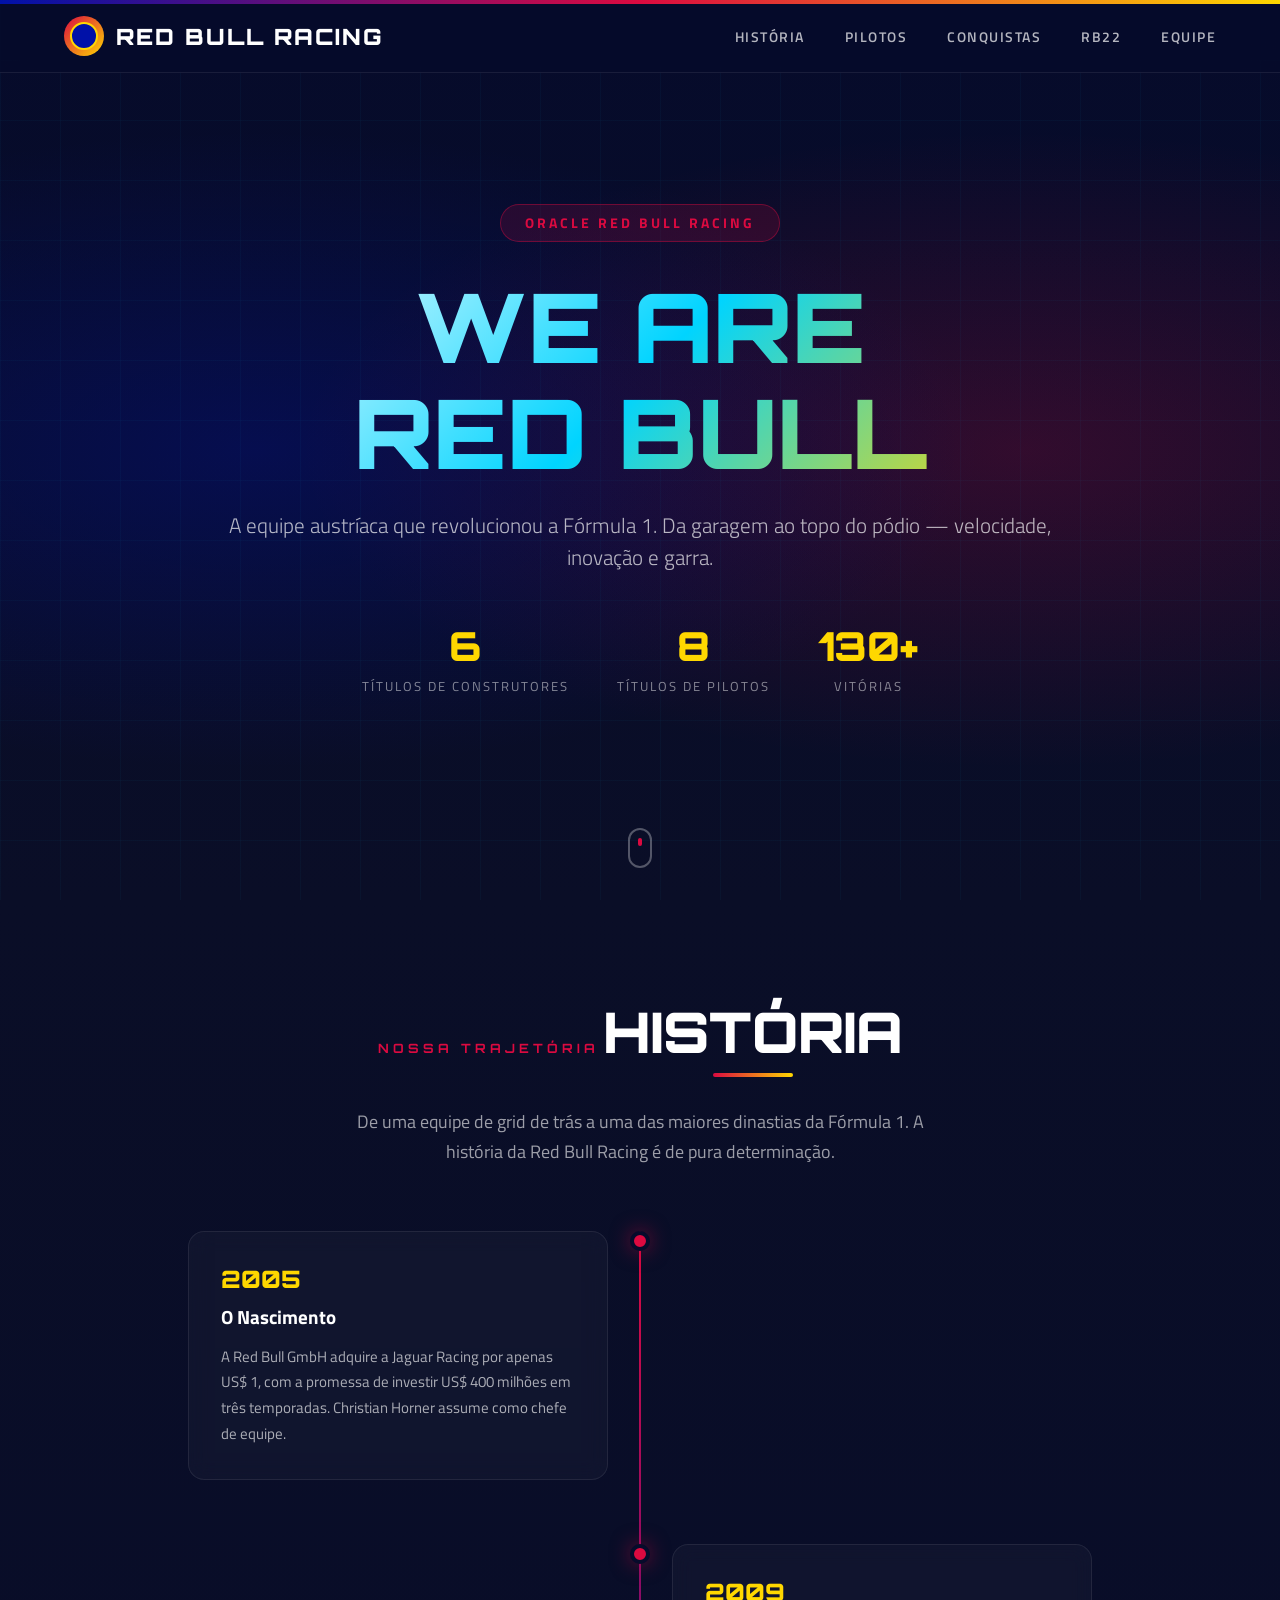
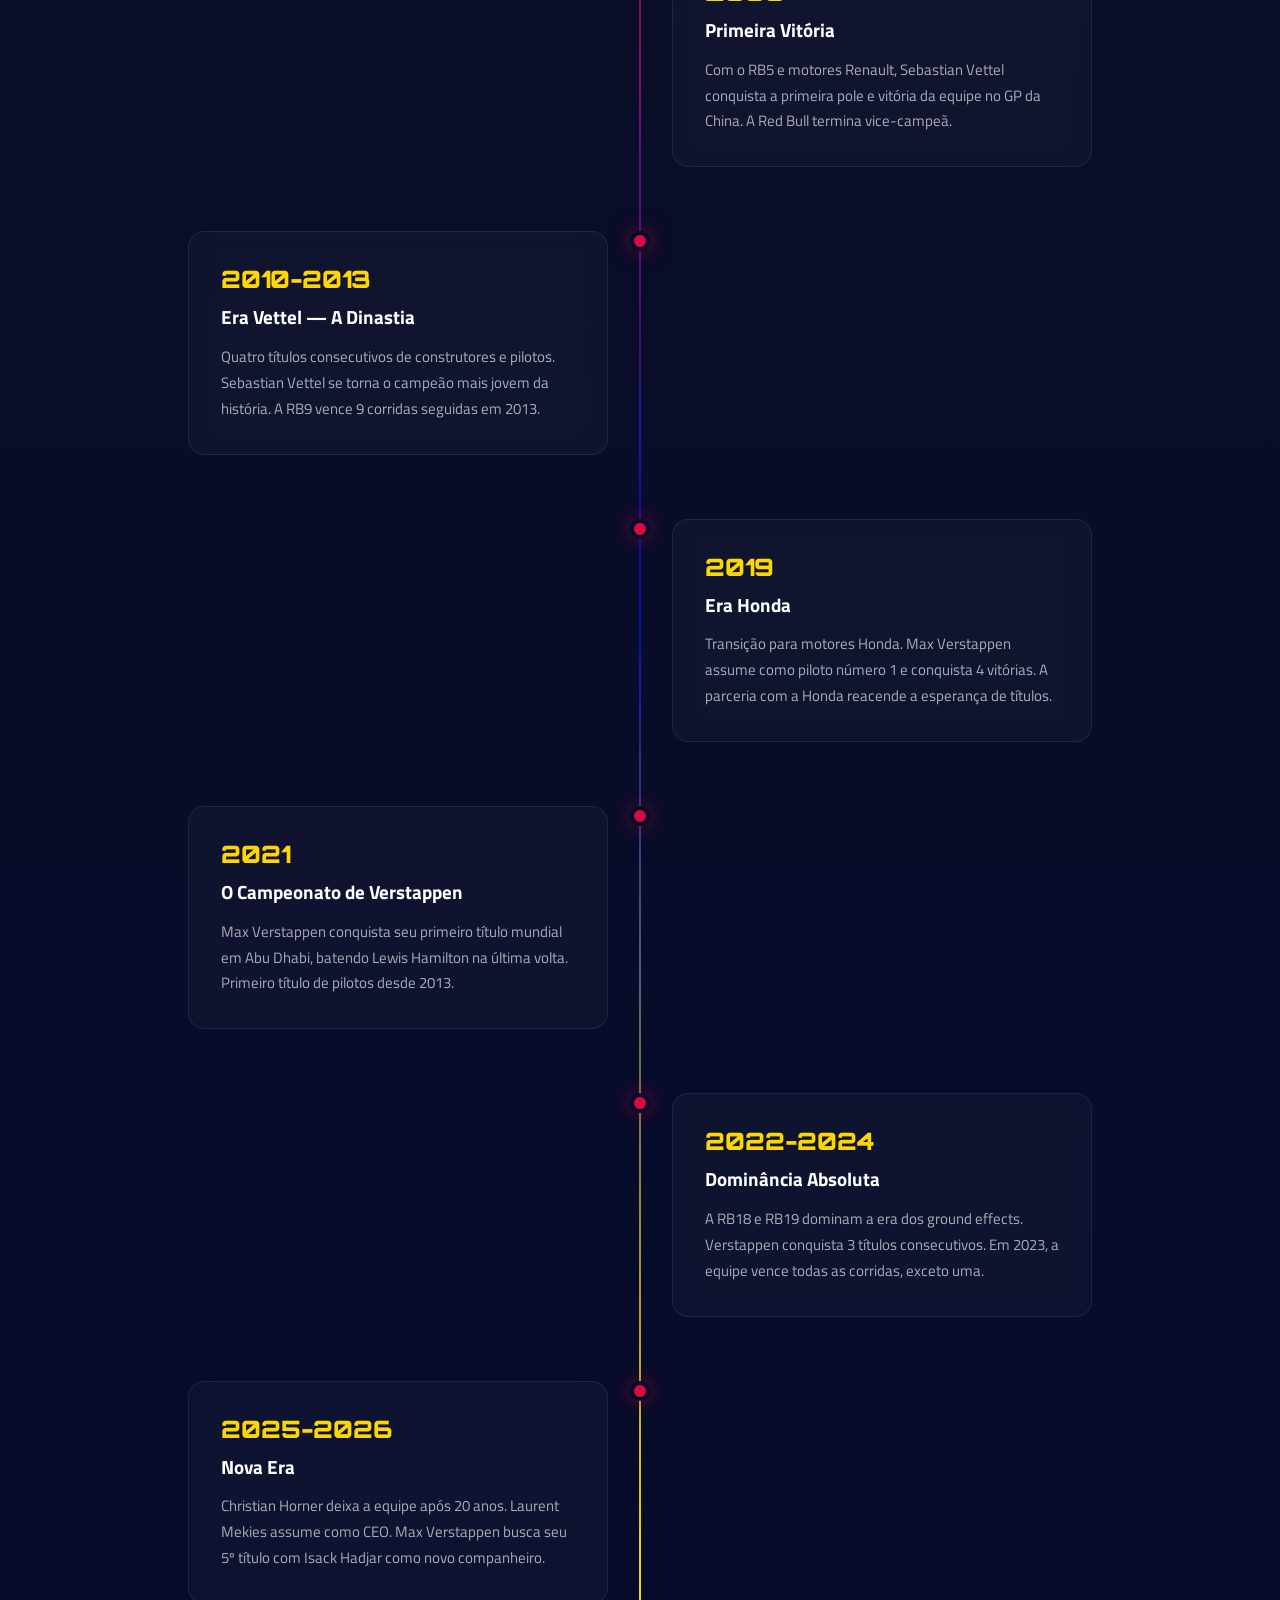
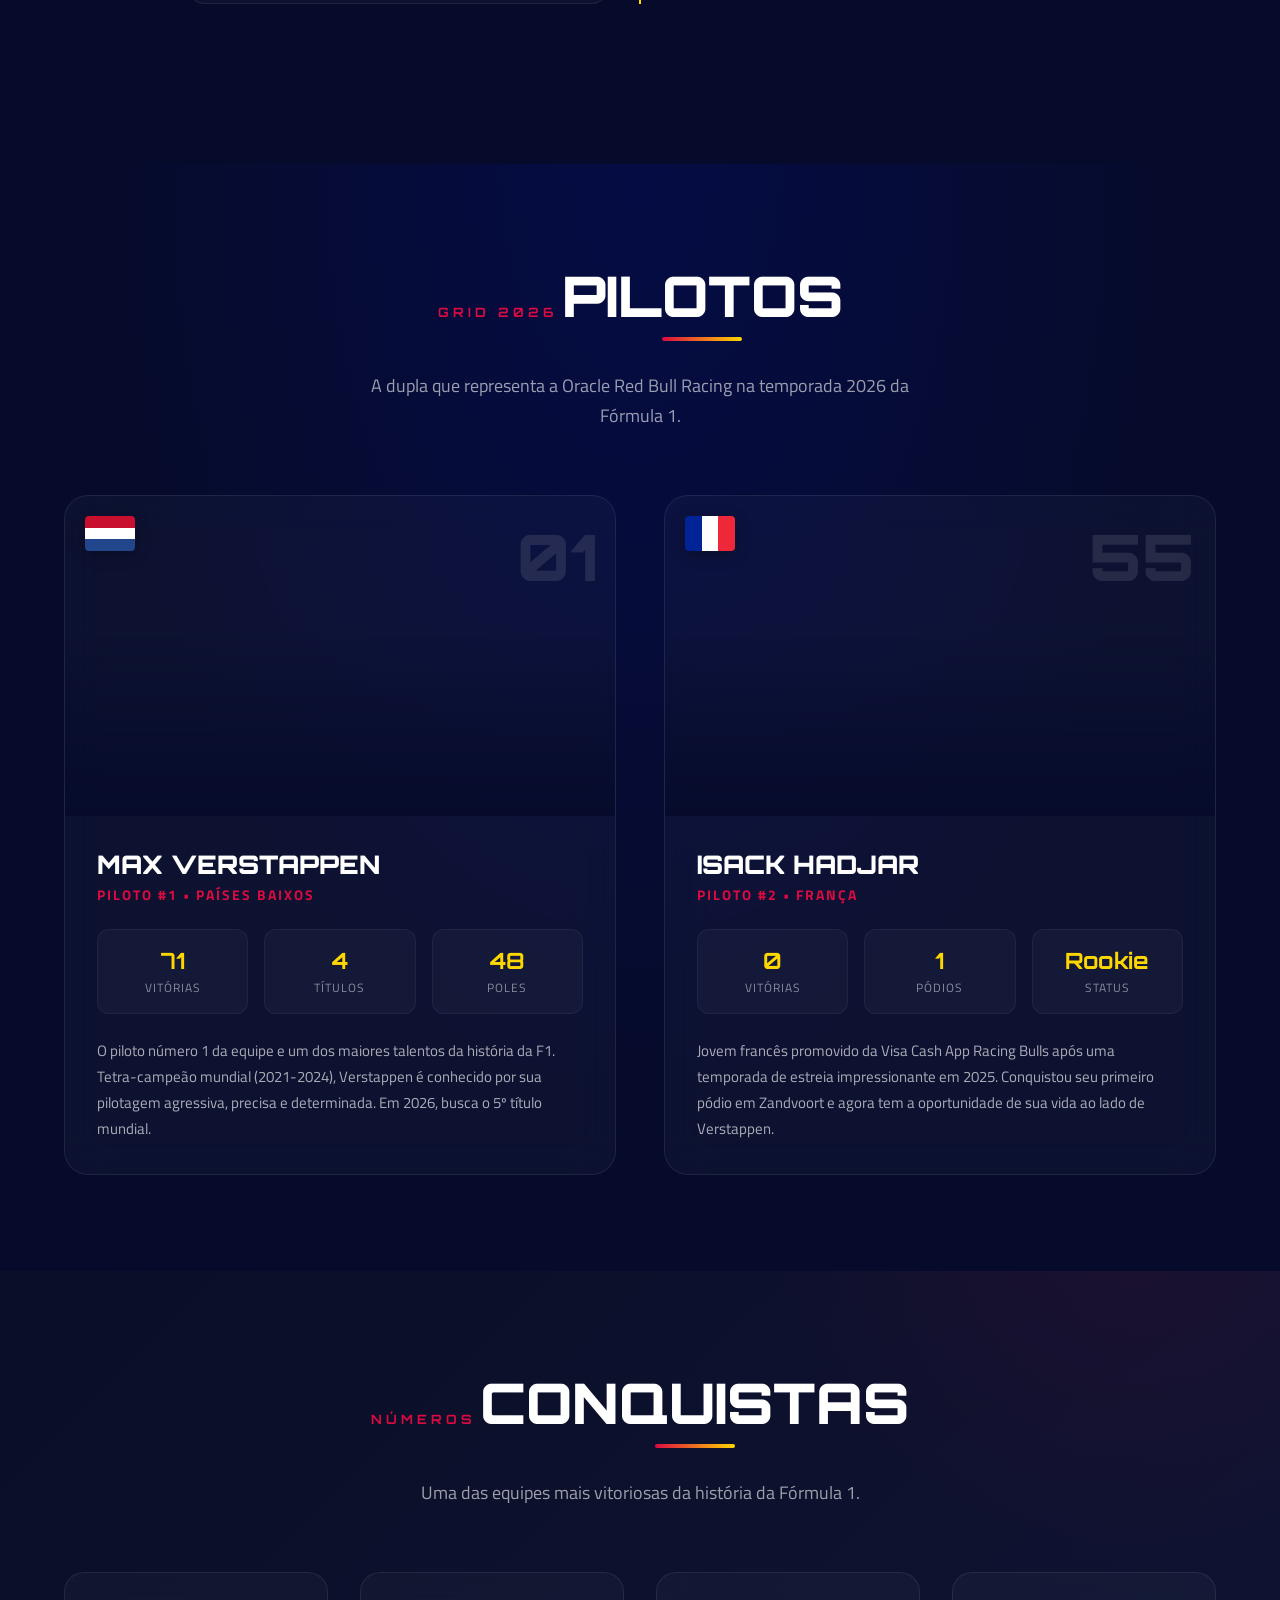
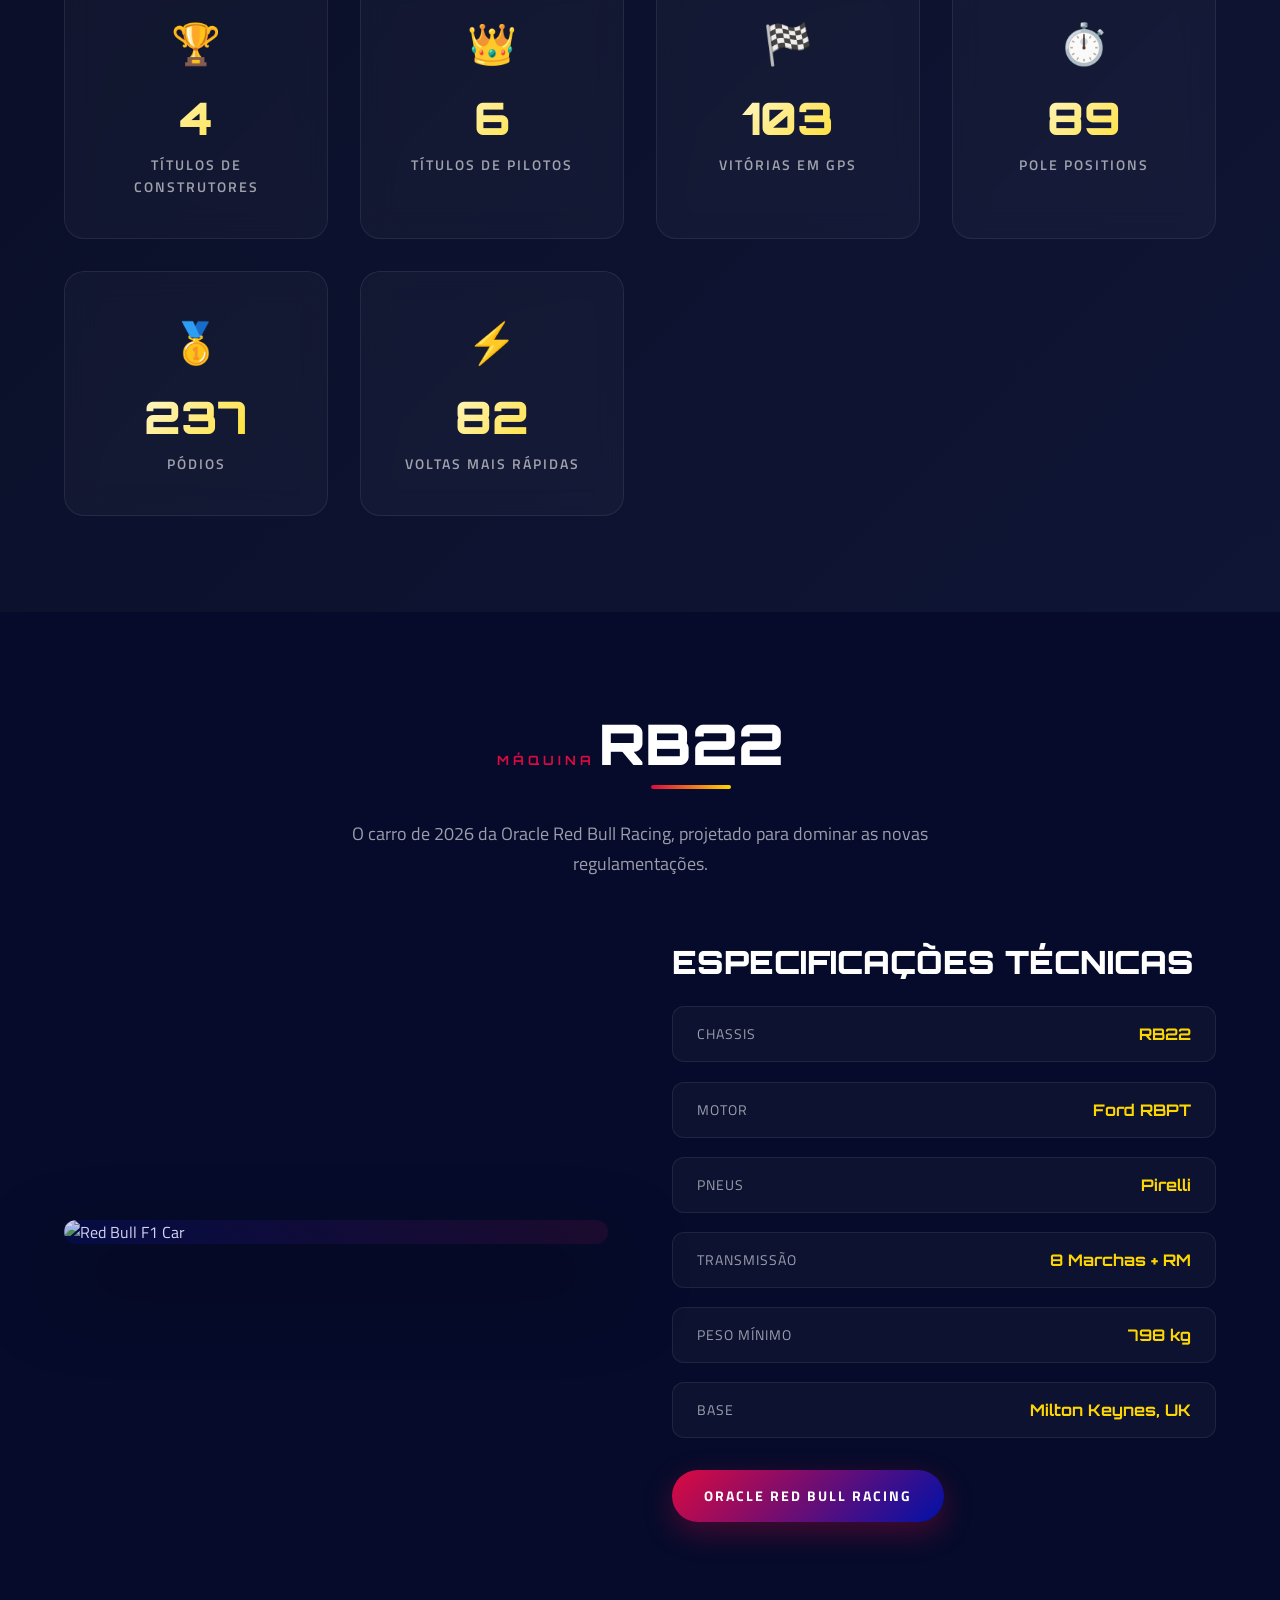
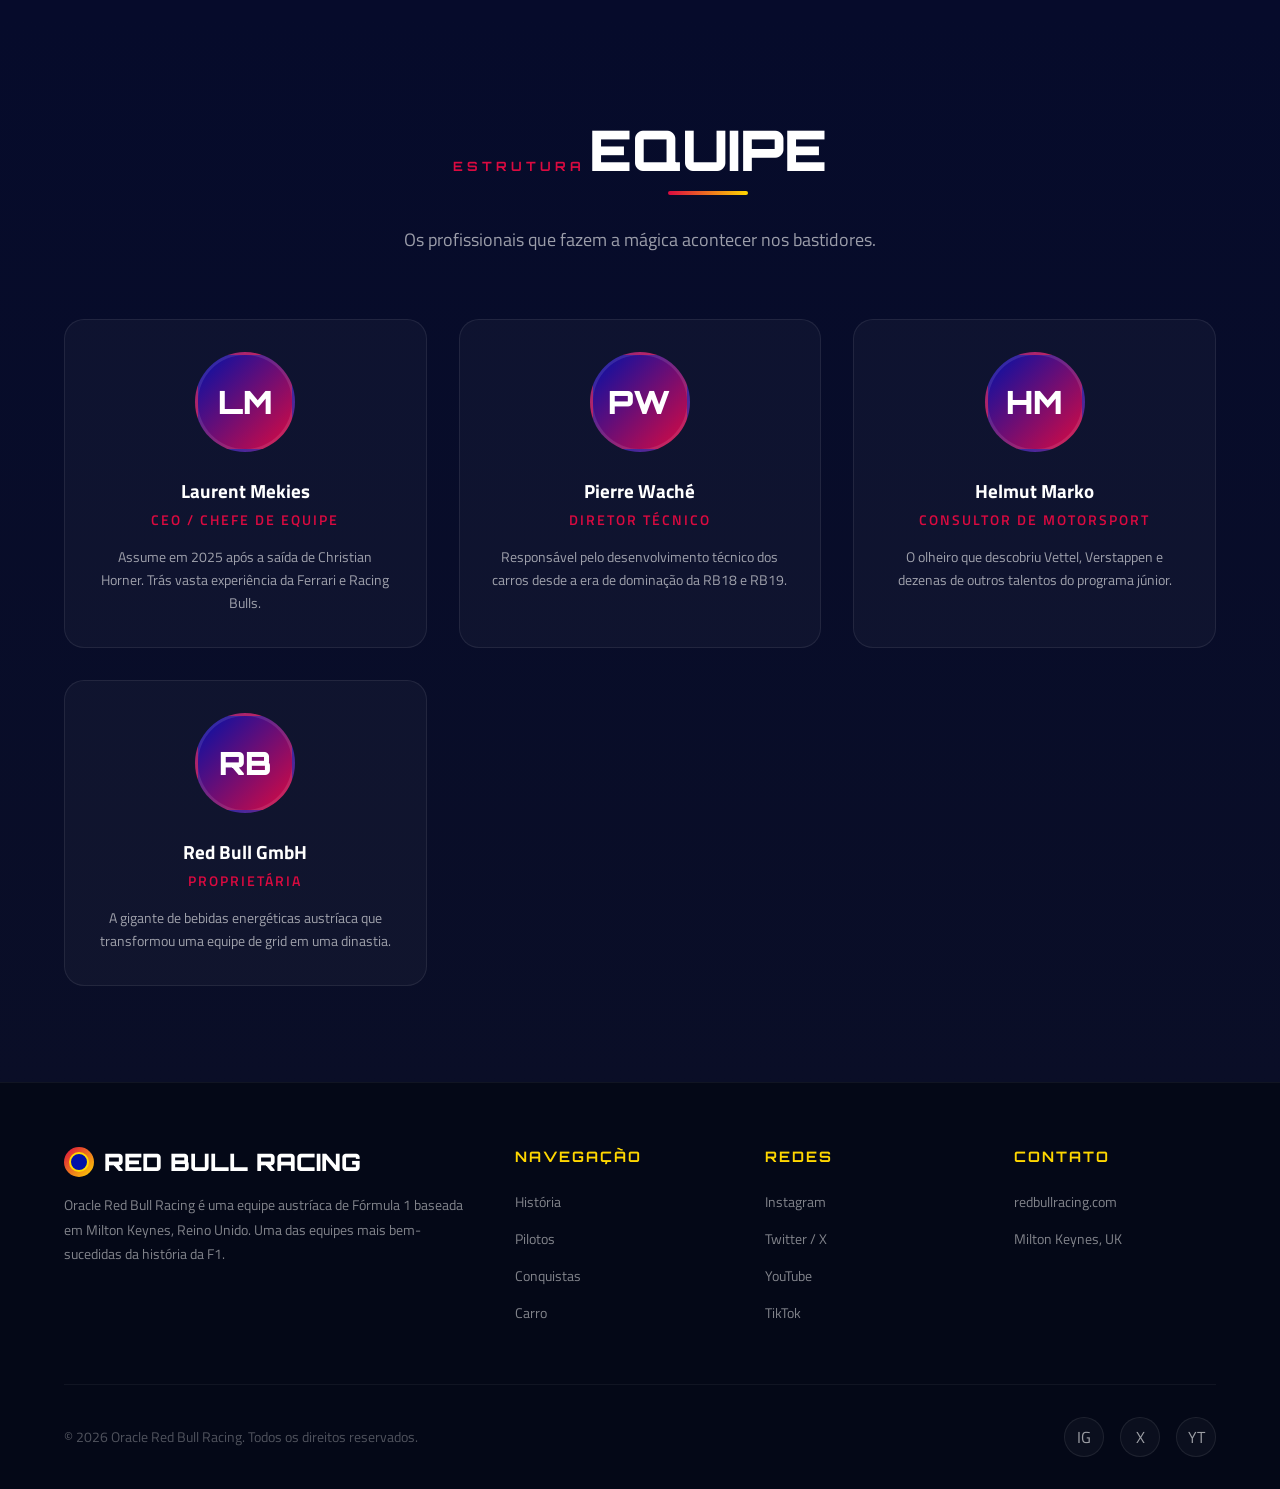
==== redbull.html @ dc861298 "adicionando a pagina html" ====
<!DOCTYPE html>
<html lang="pt-BR">
<head>
    <meta charset="UTF-8">
    <meta name="viewport" content="width=device-width, initial-scale=1.0">
    <title>Oracle Red Bull Racing | F1 Team</title>
    <link rel="preconnect" href="https://fonts.googleapis.com">
    <link rel="preconnect" href="https://fonts.gstatic.com" crossorigin>
    <link href="https://fonts.googleapis.com/css2?family=Titillium+Web:wght@300;400;600;700;900&family=Orbitron:wght@400;700;900&display=swap" rel="stylesheet">
    <style>
        :root {
            --rb-blue: #0011A8;
            --rb-dark: #0a0e27;
            --rb-red: #DB0A40;
            --rb-yellow: #FFD700;
            --rb-navy: #060b2b;
            --rb-cyan: #00d4ff;
            --glass: rgba(255, 255, 255, 0.03);
            --glass-border: rgba(255, 255, 255, 0.08);
        }

        * {
            margin: 0;
            padding: 0;
            box-sizing: border-box;
        }

        html {
            scroll-behavior: smooth;
        }

        body {
            font-family: 'Titillium Web', sans-serif;
            background: var(--rb-navy);
            color: #fff;
            overflow-x: hidden;
        }

        /* Custom Scrollbar */
        ::-webkit-scrollbar {
            width: 8px;
        }
        ::-webkit-scrollbar-track {
            background: var(--rb-dark);
        }
        ::-webkit-scrollbar-thumb {
            background: var(--rb-red);
            border-radius: 4px;
        }

        /* Navigation */
        nav {
            position: fixed;
            top: 0;
            width: 100%;
            z-index: 1000;
            padding: 1rem 5%;
            background: rgba(6, 11, 43, 0.85);
            backdrop-filter: blur(20px);
            border-bottom: 1px solid var(--glass-border);
            transition: all 0.3s ease;
        }

        nav.scrolled {
            padding: 0.6rem 5%;
            background: rgba(6, 11, 43, 0.95);
        }

        .nav-container {
            max-width: 1400px;
            margin: 0 auto;
            display: flex;
            justify-content: space-between;
            align-items: center;
        }

        .logo {
            display: flex;
            align-items: center;
            gap: 12px;
            font-family: 'Orbitron', sans-serif;
            font-weight: 900;
            font-size: 1.4rem;
            letter-spacing: 2px;
            color: #fff;
            text-decoration: none;
        }

        .logo-icon {
            width: 40px;
            height: 40px;
            background: linear-gradient(135deg, var(--rb-red), var(--rb-yellow));
            border-radius: 50%;
            display: flex;
            align-items: center;
            justify-content: center;
            position: relative;
            overflow: hidden;
        }

        .logo-icon::before {
            content: '';
            position: absolute;
            width: 60%;
            height: 60%;
            background: var(--rb-blue);
            border-radius: 50%;
            border: 2px solid var(--rb-yellow);
        }

        .nav-links {
            display: flex;
            gap: 2.5rem;
            list-style: none;
        }

        .nav-links a {
            color: rgba(255,255,255,0.7);
            text-decoration: none;
            font-weight: 600;
            font-size: 0.9rem;
            text-transform: uppercase;
            letter-spacing: 1.5px;
            position: relative;
            transition: color 0.3s;
        }

        .nav-links a::after {
            content: '';
            position: absolute;
            bottom: -6px;
            left: 0;
            width: 0;
            height: 2px;
            background: linear-gradient(90deg, var(--rb-red), var(--rb-yellow));
            transition: width 0.3s;
        }

        .nav-links a:hover {
            color: #fff;
        }

        .nav-links a:hover::after {
            width: 100%;
        }

        /* Hero Section */
        .hero {
            height: 100vh;
            position: relative;
            display: flex;
            align-items: center;
            justify-content: center;
            overflow: hidden;
        }

        .hero-bg {
            position: absolute;
            inset: 0;
            background: 
                radial-gradient(ellipse at 20% 50%, rgba(0, 17, 168, 0.3) 0%, transparent 50%),
                radial-gradient(ellipse at 80% 50%, rgba(219, 10, 64, 0.2) 0%, transparent 50%),
                linear-gradient(180deg, var(--rb-navy) 0%, var(--rb-dark) 100%);
            z-index: 1;
        }

        .hero-grid {
            position: absolute;
            inset: 0;
            background-image: 
                linear-gradient(rgba(0, 212, 255, 0.03) 1px, transparent 1px),
                linear-gradient(90deg, rgba(0, 212, 255, 0.03) 1px, transparent 1px);
            background-size: 60px 60px;
            z-index: 2;
            animation: gridMove 20s linear infinite;
        }

        @keyframes gridMove {
            0% { transform: translate(0, 0); }
            100% { transform: translate(60px, 60px); }
        }

        .hero-particles {
            position: absolute;
            inset: 0;
            z-index: 2;
            overflow: hidden;
        }

        .particle {
            position: absolute;
            width: 4px;
            height: 4px;
            background: var(--rb-cyan);
            border-radius: 50%;
            opacity: 0;
            animation: particleFloat 8s infinite;
        }

        @keyframes particleFloat {
            0% { opacity: 0; transform: translateY(100vh) scale(0); }
            10% { opacity: 1; }
            90% { opacity: 1; }
            100% { opacity: 0; transform: translateY(-10vh) scale(1.5); }
        }

        .hero-content {
            position: relative;
            z-index: 10;
            text-align: center;
            max-width: 900px;
            padding: 0 2rem;
        }

        .hero-badge {
            display: inline-block;
            padding: 0.5rem 1.5rem;
            background: rgba(219, 10, 64, 0.15);
            border: 1px solid rgba(219, 10, 64, 0.4);
            border-radius: 50px;
            font-size: 0.85rem;
            font-weight: 700;
            text-transform: uppercase;
            letter-spacing: 3px;
            color: var(--rb-red);
            margin-bottom: 2rem;
            animation: fadeInUp 1s ease;
        }

        .hero h1 {
            font-family: 'Orbitron', sans-serif;
            font-size: clamp(2.5rem, 8vw, 6rem);
            font-weight: 900;
            line-height: 1.1;
            margin-bottom: 1.5rem;
            background: linear-gradient(135deg, #fff 0%, var(--rb-cyan) 50%, var(--rb-yellow) 100%);
            -webkit-background-clip: text;
            -webkit-text-fill-color: transparent;
            background-clip: text;
            animation: fadeInUp 1s ease 0.2s both;
        }

        .hero-subtitle {
            font-size: 1.3rem;
            color: rgba(255,255,255,0.7);
            margin-bottom: 3rem;
            font-weight: 300;
            animation: fadeInUp 1s ease 0.4s both;
        }

        .hero-stats {
            display: flex;
            justify-content: center;
            gap: 3rem;
            margin-top: 3rem;
            animation: fadeInUp 1s ease 0.6s both;
        }

        .hero-stat {
            text-align: center;
        }

        .hero-stat-number {
            font-family: 'Orbitron', sans-serif;
            font-size: 2.5rem;
            font-weight: 900;
            color: var(--rb-yellow);
            display: block;
        }

        .hero-stat-label {
            font-size: 0.8rem;
            text-transform: uppercase;
            letter-spacing: 2px;
            color: rgba(255,255,255,0.5);
            margin-top: 0.3rem;
        }

        .scroll-indicator {
            position: absolute;
            bottom: 2rem;
            left: 50%;
            transform: translateX(-50%);
            z-index: 10;
            animation: bounce 2s infinite;
        }

        .scroll-indicator span {
            display: block;
            width: 24px;
            height: 40px;
            border: 2px solid rgba(255,255,255,0.3);
            border-radius: 12px;
            position: relative;
        }

        .scroll-indicator span::before {
            content: '';
            position: absolute;
            top: 8px;
            left: 50%;
            transform: translateX(-50%);
            width: 4px;
            height: 8px;
            background: var(--rb-red);
            border-radius: 2px;
            animation: scrollDown 2s infinite;
        }

        @keyframes scrollDown {
            0%, 100% { opacity: 1; top: 8px; }
            50% { opacity: 0.3; top: 20px; }
        }

        @keyframes bounce {
            0%, 100% { transform: translateX(-50%) translateY(0); }
            50% { transform: translateX(-50%) translateY(10px); }
        }

        @keyframes fadeInUp {
            from { opacity: 0; transform: translateY(40px); }
            to { opacity: 1; transform: translateY(0); }
        }

        /* Section Styles */
        section {
            padding: 6rem 5%;
            position: relative;
        }

        .section-container {
            max-width: 1400px;
            margin: 0 auto;
        }

        .section-header {
            text-align: center;
            margin-bottom: 4rem;
        }

        .section-tag {
            display: inline-block;
            font-family: 'Orbitron', sans-serif;
            font-size: 0.8rem;
            font-weight: 700;
            text-transform: uppercase;
            letter-spacing: 4px;
            color: var(--rb-red);
            margin-bottom: 1rem;
        }

        .section-title {
            font-family: 'Orbitron', sans-serif;
            font-size: clamp(2rem, 5vw, 3.5rem);
            font-weight: 900;
            margin-bottom: 1rem;
            position: relative;
            display: inline-block;
        }

        .section-title::after {
            content: '';
            position: absolute;
            bottom: -10px;
            left: 50%;
            transform: translateX(-50%);
            width: 80px;
            height: 4px;
            background: linear-gradient(90deg, var(--rb-red), var(--rb-yellow));
            border-radius: 2px;
        }

        .section-desc {
            color: rgba(255,255,255,0.6);
            font-size: 1.1rem;
            max-width: 600px;
            margin: 1.5rem auto 0;
            line-height: 1.7;
        }

        /* History Timeline */
        .history {
            background: linear-gradient(180deg, var(--rb-dark) 0%, var(--rb-navy) 100%);
        }

        .timeline {
            position: relative;
            max-width: 1000px;
            margin: 0 auto;
        }

        .timeline::before {
            content: '';
            position: absolute;
            left: 50%;
            transform: translateX(-50%);
            width: 2px;
            height: 100%;
            background: linear-gradient(180deg, var(--rb-red), var(--rb-blue), var(--rb-yellow));
        }

        .timeline-item {
            display: flex;
            justify-content: flex-end;
            padding-right: 50%;
            position: relative;
            margin-bottom: 4rem;
            opacity: 0;
            transform: translateX(-50px);
            transition: all 0.6s ease;
        }

        .timeline-item.visible {
            opacity: 1;
            transform: translateX(0);
        }

        .timeline-item:nth-child(even) {
            justify-content: flex-start;
            padding-right: 0;
            padding-left: 50%;
            transform: translateX(50px);
        }

        .timeline-item:nth-child(even).visible {
            transform: translateX(0);
        }

        .timeline-content {
            background: var(--glass);
            backdrop-filter: blur(10px);
            border: 1px solid var(--glass-border);
            border-radius: 16px;
            padding: 2rem;
            max-width: 420px;
            position: relative;
            margin: 0 2rem;
            transition: transform 0.3s, box-shadow 0.3s;
        }

        .timeline-content:hover {
            transform: translateY(-5px);
            box-shadow: 0 20px 40px rgba(0, 17, 168, 0.2);
            border-color: rgba(219, 10, 64, 0.3);
        }

        .timeline-year {
            font-family: 'Orbitron', sans-serif;
            font-size: 1.5rem;
            font-weight: 900;
            color: var(--rb-yellow);
            margin-bottom: 0.5rem;
        }

        .timeline-title {
            font-size: 1.2rem;
            font-weight: 700;
            margin-bottom: 0.8rem;
            color: #fff;
        }

        .timeline-text {
            color: rgba(255,255,255,0.65);
            line-height: 1.7;
            font-size: 0.95rem;
        }

        .timeline-dot {
            position: absolute;
            left: 50%;
            transform: translateX(-50%);
            width: 20px;
            height: 20px;
            background: var(--rb-red);
            border: 4px solid var(--rb-navy);
            border-radius: 50%;
            z-index: 2;
            box-shadow: 0 0 20px rgba(219, 10, 64, 0.5);
        }

        /* Drivers Section */
        .drivers {
            background: var(--rb-navy);
            position: relative;
        }

        .drivers::before {
            content: '';
            position: absolute;
            inset: 0;
            background: radial-gradient(ellipse at 50% 0%, rgba(0, 17, 168, 0.2) 0%, transparent 60%);
            pointer-events: none;
        }

        .drivers-grid {
            display: grid;
            grid-template-columns: repeat(auto-fit, minmax(400px, 1fr));
            gap: 3rem;
            position: relative;
            z-index: 2;
        }

        .driver-card {
            background: var(--glass);
            backdrop-filter: blur(20px);
            border: 1px solid var(--glass-border);
            border-radius: 24px;
            overflow: hidden;
            position: relative;
            transition: all 0.4s ease;
        }

        .driver-card:hover {
            transform: translateY(-10px);
            border-color: rgba(219, 10, 64, 0.4);
            box-shadow: 0 30px 60px rgba(0, 0, 0, 0.4);
        }

        .driver-image {
            height: 320px;
            background-size: cover;
            background-position: center;
            position: relative;
        }

        .driver-image::after {
            content: '';
            position: absolute;
            inset: 0;
            background: linear-gradient(180deg, transparent 40%, rgba(6, 11, 43, 0.95) 100%);
        }

        .driver-number {
            position: absolute;
            top: 20px;
            right: 20px;
            font-family: 'Orbitron', sans-serif;
            font-size: 4rem;
            font-weight: 900;
            color: rgba(255,255,255,0.1);
            z-index: 2;
        }

        .driver-flag {
            position: absolute;
            top: 20px;
            left: 20px;
            width: 50px;
            height: 35px;
            border-radius: 4px;
            overflow: hidden;
            z-index: 2;
            box-shadow: 0 4px 15px rgba(0,0,0,0.3);
        }

        .driver-info {
            padding: 2rem;
            position: relative;
        }

        .driver-name {
            font-family: 'Orbitron', sans-serif;
            font-size: 1.6rem;
            font-weight: 900;
            margin-bottom: 0.3rem;
            color: #fff;
        }

        .driver-role {
            color: var(--rb-red);
            font-weight: 700;
            text-transform: uppercase;
            letter-spacing: 2px;
            font-size: 0.85rem;
            margin-bottom: 1.5rem;
        }

        .driver-stats {
            display: grid;
            grid-template-columns: repeat(3, 1fr);
            gap: 1rem;
        }

        .driver-stat {
            text-align: center;
            padding: 1rem;
            background: rgba(255,255,255,0.03);
            border-radius: 12px;
            border: 1px solid rgba(255,255,255,0.05);
        }

        .driver-stat-value {
            font-family: 'Orbitron', sans-serif;
            font-size: 1.4rem;
            font-weight: 700;
            color: var(--rb-yellow);
        }

        .driver-stat-label {
            font-size: 0.75rem;
            color: rgba(255,255,255,0.5);
            text-transform: uppercase;
            letter-spacing: 1px;
            margin-top: 0.3rem;
        }

        .driver-bio {
            margin-top: 1.5rem;
            color: rgba(255,255,255,0.65);
            line-height: 1.7;
            font-size: 0.95rem;
        }

        /* Stats / Achievements */
        .achievements {
            background: linear-gradient(135deg, var(--rb-dark) 0%, #0f1535 100%);
            position: relative;
            overflow: hidden;
        }

        .achievements::before {
            content: '';
            position: absolute;
            top: -50%;
            right: -20%;
            width: 800px;
            height: 800px;
            background: radial-gradient(circle, rgba(219, 10, 64, 0.08) 0%, transparent 70%);
            pointer-events: none;
        }

        .stats-grid {
            display: grid;
            grid-template-columns: repeat(auto-fit, minmax(220px, 1fr));
            gap: 2rem;
            position: relative;
            z-index: 2;
        }

        .stat-card {
            background: var(--glass);
            backdrop-filter: blur(15px);
            border: 1px solid var(--glass-border);
            border-radius: 20px;
            padding: 2.5rem 2rem;
            text-align: center;
            transition: all 0.4s ease;
            position: relative;
            overflow: hidden;
        }

        .stat-card::before {
            content: '';
            position: absolute;
            top: 0;
            left: 0;
            width: 100%;
            height: 3px;
            background: linear-gradient(90deg, var(--rb-red), var(--rb-yellow));
            transform: scaleX(0);
            transition: transform 0.4s;
        }

        .stat-card:hover::before {
            transform: scaleX(1);
        }

        .stat-card:hover {
            transform: translateY(-8px);
            border-color: rgba(219, 10, 64, 0.3);
            box-shadow: 0 20px 40px rgba(0, 0, 0, 0.3);
        }

        .stat-icon {
            font-size: 2.5rem;
            margin-bottom: 1rem;
        }

        .stat-number {
            font-family: 'Orbitron', sans-serif;
            font-size: 2.8rem;
            font-weight: 900;
            background: linear-gradient(135deg, #fff, var(--rb-yellow));
            -webkit-background-clip: text;
            -webkit-text-fill-color: transparent;
            background-clip: text;
            margin-bottom: 0.5rem;
        }

        .stat-label {
            color: rgba(255,255,255,0.6);
            font-size: 0.9rem;
            text-transform: uppercase;
            letter-spacing: 2px;
            font-weight: 600;
        }

        /* Car Section */
        .car-section {
            background: var(--rb-navy);
            position: relative;
        }

        .car-showcase {
            display: grid;
            grid-template-columns: 1fr 1fr;
            gap: 4rem;
            align-items: center;
        }

        .car-visual {
            position: relative;
            border-radius: 24px;
            overflow: hidden;
            box-shadow: 0 40px 80px rgba(0, 0, 0, 0.5);
        }

        .car-visual img {
            width: 100%;
            height: auto;
            display: block;
            transition: transform 0.5s;
        }

        .car-visual:hover img {
            transform: scale(1.05);
        }

        .car-visual::after {
            content: '';
            position: absolute;
            inset: 0;
            background: linear-gradient(45deg, rgba(0, 17, 168, 0.2), rgba(219, 10, 64, 0.1));
            pointer-events: none;
        }

        .car-details h3 {
            font-family: 'Orbitron', sans-serif;
            font-size: 2rem;
            font-weight: 900;
            margin-bottom: 1.5rem;
            color: #fff;
        }

        .car-specs {
            display: grid;
            gap: 1.2rem;
        }

        .car-spec {
            display: flex;
            justify-content: space-between;
            align-items: center;
            padding: 1rem 1.5rem;
            background: var(--glass);
            border: 1px solid var(--glass-border);
            border-radius: 12px;
            transition: all 0.3s;
        }

        .car-spec:hover {
            border-color: rgba(219, 10, 64, 0.3);
            background: rgba(255,255,255,0.05);
        }

        .car-spec-label {
            color: rgba(255,255,255,0.6);
            font-size: 0.9rem;
            text-transform: uppercase;
            letter-spacing: 1px;
        }

        .car-spec-value {
            font-family: 'Orbitron', sans-serif;
            font-weight: 700;
            color: var(--rb-yellow);
        }

        .car-badge {
            display: inline-block;
            margin-top: 2rem;
            padding: 1rem 2rem;
            background: linear-gradient(135deg, var(--rb-red), var(--rb-blue));
            border-radius: 50px;
            font-weight: 700;
            text-transform: uppercase;
            letter-spacing: 2px;
            font-size: 0.85rem;
            box-shadow: 0 10px 30px rgba(219, 10, 64, 0.3);
        }

        /* Team Section */
        .team {
            background: linear-gradient(180deg, var(--rb-navy) 0%, var(--rb-dark) 100%);
        }

        .team-grid {
            display: grid;
            grid-template-columns: repeat(auto-fit, minmax(280px, 1fr));
            gap: 2rem;
        }

        .team-card {
            background: var(--glass);
            border: 1px solid var(--glass-border);
            border-radius: 20px;
            padding: 2rem;
            text-align: center;
            transition: all 0.4s;
        }

        .team-card:hover {
            transform: translateY(-8px);
            border-color: var(--rb-red);
            box-shadow: 0 20px 40px rgba(0, 17, 168, 0.15);
        }

        .team-avatar {
            width: 100px;
            height: 100px;
            border-radius: 50%;
            margin: 0 auto 1.5rem;
            background: linear-gradient(135deg, var(--rb-blue), var(--rb-red));
            display: flex;
            align-items: center;
            justify-content: center;
            font-family: 'Orbitron', sans-serif;
            font-size: 2rem;
            font-weight: 900;
            color: #fff;
            border: 3px solid rgba(255,255,255,0.1);
        }

        .team-name {
            font-size: 1.2rem;
            font-weight: 700;
            margin-bottom: 0.3rem;
        }

        .team-role {
            color: var(--rb-red);
            font-size: 0.85rem;
            text-transform: uppercase;
            letter-spacing: 2px;
            font-weight: 600;
            margin-bottom: 1rem;
        }

        .team-desc {
            color: rgba(255,255,255,0.6);
            font-size: 0.9rem;
            line-height: 1.6;
        }

        /* Footer */
        footer {
            background: #040817;
            padding: 4rem 5% 2rem;
            border-top: 1px solid rgba(255,255,255,0.05);
        }

        .footer-content {
            max-width: 1400px;
            margin: 0 auto;
            display: grid;
            grid-template-columns: 2fr 1fr 1fr 1fr;
            gap: 3rem;
            margin-bottom: 3rem;
        }

        .footer-brand {
            font-family: 'Orbitron', sans-serif;
            font-size: 1.5rem;
            font-weight: 900;
            margin-bottom: 1rem;
            display: flex;
            align-items: center;
            gap: 10px;
        }

        .footer-brand .logo-icon {
            width: 30px;
            height: 30px;
        }

        .footer-brand .logo-icon::before {
            width: 55%;
            height: 55%;
        }

        .footer-text {
            color: rgba(255,255,255,0.5);
            line-height: 1.7;
            font-size: 0.9rem;
        }

        .footer-title {
            font-family: 'Orbitron', sans-serif;
            font-size: 0.9rem;
            font-weight: 700;
            text-transform: uppercase;
            letter-spacing: 2px;
            margin-bottom: 1.5rem;
            color: var(--rb-yellow);
        }

        .footer-links {
            list-style: none;
        }

        .footer-links li {
            margin-bottom: 0.8rem;
        }

        .footer-links a {
            color: rgba(255,255,255,0.5);
            text-decoration: none;
            font-size: 0.9rem;
            transition: color 0.3s;
        }

        .footer-links a:hover {
            color: var(--rb-red);
        }

        .footer-bottom {
            max-width: 1400px;
            margin: 0 auto;
            padding-top: 2rem;
            border-top: 1px solid rgba(255,255,255,0.05);
            display: flex;
            justify-content: space-between;
            align-items: center;
            flex-wrap: wrap;
            gap: 1rem;
        }

        .footer-copy {
            color: rgba(255,255,255,0.3);
            font-size: 0.85rem;
        }

        .footer-social {
            display: flex;
            gap: 1rem;
        }

        .social-link {
            width: 40px;
            height: 40px;
            border-radius: 50%;
            background: var(--glass);
            border: 1px solid var(--glass-border);
            display: flex;
            align-items: center;
            justify-content: center;
            color: rgba(255,255,255,0.6);
            text-decoration: none;
            transition: all 0.3s;
        }

        .social-link:hover {
            background: var(--rb-red);
            border-color: var(--rb-red);
            color: #fff;
            transform: translateY(-3px);
        }

        /* Responsive */
        @media (max-width: 968px) {
            .nav-links {
                display: none;
            }

            .hero-stats {
                flex-direction: column;
                gap: 1.5rem;
            }

            .timeline::before {
                left: 20px;
            }

            .timeline-item,
            .timeline-item:nth-child(even) {
                justify-content: flex-start;
                padding-left: 60px;
                padding-right: 0;
            }

            .timeline-dot {
                left: 20px;
            }

            .drivers-grid {
                grid-template-columns: 1fr;
            }

            .car-showcase {
                grid-template-columns: 1fr;
            }

            .footer-content {
                grid-template-columns: 1fr 1fr;
            }

            .stats-grid {
                grid-template-columns: repeat(2, 1fr);
            }
        }

        @media (max-width: 600px) {
            .stats-grid {
                grid-template-columns: 1fr;
            }

            .footer-content {
                grid-template-columns: 1fr;
            }

            .driver-stats {
                grid-template-columns: 1fr;
            }
        }

        /* Reveal Animation */
        .reveal {
            opacity: 0;
            transform: translateY(40px);
            transition: all 0.8s ease;
        }

        .reveal.visible {
            opacity: 1;
            transform: translateY(0);
        }

        /* Racing Stripe Decoration */
        .racing-stripe {
            height: 4px;
            background: linear-gradient(90deg, var(--rb-blue), var(--rb-red), var(--rb-yellow), var(--rb-red), var(--rb-blue));
            background-size: 200% 100%;
            animation: stripeMove 3s linear infinite;
        }

        @keyframes stripeMove {
            0% { background-position: 0% 50%; }
            100% { background-position: 200% 50%; }
        }
    </style>
</head>
<body>

    <!-- Racing Stripe -->
    <div class="racing-stripe" style="position: fixed; top: 0; width: 100%; z-index: 1001;"></div>

    <!-- Navigation -->
    <nav id="navbar">
        <div class="nav-container">
            <a href="#" class="logo">
                <div class="logo-icon"></div>
                RED BULL RACING
            </a>
            <ul class="nav-links">
                <li><a href="#historia">História</a></li>
                <li><a href="#pilotos">Pilotos</a></li>
                <li><a href="#conquistas">Conquistas</a></li>
                <li><a href="#carro">RB22</a></li>
                <li><a href="#equipe">Equipe</a></li>
            </ul>
        </div>
    </nav>

    <!-- Hero Section -->
    <section class="hero">
        <div class="hero-bg"></div>
        <div class="hero-grid"></div>
        <div class="hero-particles" id="particles"></div>
        <div class="hero-content">
            <div class="hero-badge">Oracle Red Bull Racing</div>
            <h1>WE ARE<br>RED BULL</h1>
            <p class="hero-subtitle">A equipe austríaca que revolucionou a Fórmula 1. Da garagem ao topo do pódio — velocidade, inovação e garra.</p>
            <div class="hero-stats">
                <div class="hero-stat">
                    <span class="hero-stat-number">6</span>
                    <div class="hero-stat-label">Títulos de Construtores</div>
                </div>
                <div class="hero-stat">
                    <span class="hero-stat-number">8</span>
                    <div class="hero-stat-label">Títulos de Pilotos</div>
                </div>
                <div class="hero-stat">
                    <span class="hero-stat-number">130+</span>
                    <div class="hero-stat-label">Vitórias</div>
                </div>
            </div>
        </div>
        <div class="scroll-indicator">
            <span></span>
        </div>
    </section>

    <!-- History Section -->
    <section class="history" id="historia">
        <div class="section-container">
            <div class="section-header reveal">
                <div class="section-tag">Nossa Trajetória</div>
                <h2 class="section-title">HISTÓRIA</h2>
                <p class="section-desc">De uma equipe de grid de trás a uma das maiores dinastias da Fórmula 1. A história da Red Bull Racing é de pura determinação.</p>
            </div>

            <div class="timeline">
                <div class="timeline-item reveal">
                    <div class="timeline-content">
                        <div class="timeline-year">2005</div>
                        <div class="timeline-title">O Nascimento</div>
                        <div class="timeline-text">A Red Bull GmbH adquire a Jaguar Racing por apenas US$ 1, com a promessa de investir US$ 400 milhões em três temporadas. Christian Horner assume como chefe de equipe.</div>
                    </div>
                    <div class="timeline-dot"></div>
                </div>

                <div class="timeline-item reveal">
                    <div class="timeline-content">
                        <div class="timeline-year">2009</div>
                        <div class="timeline-title">Primeira Vitória</div>
                        <div class="timeline-text">Com o RB5 e motores Renault, Sebastian Vettel conquista a primeira pole e vitória da equipe no GP da China. A Red Bull termina vice-campeã.</div>
                    </div>
                    <div class="timeline-dot"></div>
                </div>

                <div class="timeline-item reveal">
                    <div class="timeline-content">
                        <div class="timeline-year">2010-2013</div>
                        <div class="timeline-title">Era Vettel — A Dinastia</div>
                        <div class="timeline-text">Quatro títulos consecutivos de construtores e pilotos. Sebastian Vettel se torna o campeão mais jovem da história. A RB9 vence 9 corridas seguidas em 2013.</div>
                    </div>
                    <div class="timeline-dot"></div>
                </div>

                <div class="timeline-item reveal">
                    <div class="timeline-content">
                        <div class="timeline-year">2019</div>
                        <div class="timeline-title">Era Honda</div>
                        <div class="timeline-text">Transição para motores Honda. Max Verstappen assume como piloto número 1 e conquista 4 vitórias. A parceria com a Honda reacende a esperança de títulos.</div>
                    </div>
                    <div class="timeline-dot"></div>
                </div>

                <div class="timeline-item reveal">
                    <div class="timeline-content">
                        <div class="timeline-year">2021</div>
                        <div class="timeline-title">O Campeonato de Verstappen</div>
                        <div class="timeline-text">Max Verstappen conquista seu primeiro título mundial em Abu Dhabi, batendo Lewis Hamilton na última volta. Primeiro título de pilotos desde 2013.</div>
                    </div>
                    <div class="timeline-dot"></div>
                </div>

                <div class="timeline-item reveal">
                    <div class="timeline-content">
                        <div class="timeline-year">2022-2024</div>
                        <div class="timeline-title">Dominância Absoluta</div>
                        <div class="timeline-text">A RB18 e RB19 dominam a era dos ground effects. Verstappen conquista 3 títulos consecutivos. Em 2023, a equipe vence todas as corridas, exceto uma.</div>
                    </div>
                    <div class="timeline-dot"></div>
                </div>

                <div class="timeline-item reveal">
                    <div class="timeline-content">
                        <div class="timeline-year">2025-2026</div>
                        <div class="timeline-title">Nova Era</div>
                        <div class="timeline-text">Christian Horner deixa a equipe após 20 anos. Laurent Mekies assume como CEO. Max Verstappen busca seu 5º título com Isack Hadjar como novo companheiro.</div>
                    </div>
                    <div class="timeline-dot"></div>
                </div>
            </div>
        </div>
    </section>

    <!-- Drivers Section -->
    <section class="drivers" id="pilotos">
        <div class="section-container">
            <div class="section-header reveal">
                <div class="section-tag">Grid 2026</div>
                <h2 class="section-title">PILOTOS</h2>
                <p class="section-desc">A dupla que representa a Oracle Red Bull Racing na temporada 2026 da Fórmula 1.</p>
            </div>

            <div class="drivers-grid">
                <!-- Max Verstappen -->
                <div class="driver-card reveal">
                    <div class="driver-image" style="background-image: url('https://images.unsplash.com/photo-1541447270888-83e8494f9c08?w=800&q=80');">
                        <div class="driver-number">01</div>
                        <div class="driver-flag" style="background: linear-gradient(180deg, #c8102e 33%, #fff 33%, #fff 66%, #21468b 66%);"></div>
                    </div>
                    <div class="driver-info">
                        <div class="driver-name">MAX VERSTAPPEN</div>
                        <div class="driver-role">Piloto #1 • Países Baixos</div>
                        <div class="driver-stats">
                            <div class="driver-stat">
                                <div class="driver-stat-value">71</div>
                                <div class="driver-stat-label">Vitórias</div>
                            </div>
                            <div class="driver-stat">
                                <div class="driver-stat-value">4</div>
                                <div class="driver-stat-label">Títulos</div>
                            </div>
                            <div class="driver-stat">
                                <div class="driver-stat-value">48</div>
                                <div class="driver-stat-label">Poles</div>
                            </div>
                        </div>
                        <div class="driver-bio">
                            O piloto número 1 da equipe e um dos maiores talentos da história da F1. Tetra-campeão mundial (2021-2024), Verstappen é conhecido por sua pilotagem agressiva, precisa e determinada. Em 2026, busca o 5º título mundial.
                        </div>
                    </div>
                </div>

                <!-- Isack Hadjar -->
                <div class="driver-card reveal">
                    <div class="driver-image" style="background-image: url('https://images.unsplash.com/photo-1568605117036-5fe5e7bab0b7?w=800&q=80');">
                        <div class="driver-number">55</div>
                        <div class="driver-flag" style="background: linear-gradient(90deg, #002395 33%, #fff 33%, #fff 66%, #ed2939 66%);"></div>
                    </div>
                    <div class="driver-info">
                        <div class="driver-name">ISACK HADJAR</div>
                        <div class="driver-role">Piloto #2 • França</div>
                        <div class="driver-stats">
                            <div class="driver-stat">
                                <div class="driver-stat-value">0</div>
                                <div class="driver-stat-label">Vitórias</div>
                            </div>
                            <div class="driver-stat">
                                <div class="driver-stat-value">1</div>
                                <div class="driver-stat-label">Pódios</div>
                            </div>
                            <div class="driver-stat">
                                <div class="driver-stat-value">Rookie</div>
                                <div class="driver-stat-label">Status</div>
                            </div>
                        </div>
                        <div class="driver-bio">
                            Jovem francês promovido da Visa Cash App Racing Bulls após uma temporada de estreia impressionante em 2025. Conquistou seu primeiro pódio em Zandvoort e agora tem a oportunidade de sua vida ao lado de Verstappen.
                        </div>
                    </div>
                </div>
            </div>
        </div>
    </section>

    <!-- Achievements Section -->
    <section class="achievements" id="conquistas">
        <div class="section-container">
            <div class="section-header reveal">
                <div class="section-tag">Números</div>
                <h2 class="section-title">CONQUISTAS</h2>
                <p class="section-desc">Uma das equipes mais vitoriosas da história da Fórmula 1.</p>
            </div>

            <div class="stats-grid">
                <div class="stat-card reveal">
                    <div class="stat-icon">🏆</div>
                    <div class="stat-number">6</div>
                    <div class="stat-label">Títulos de Construtores</div>
                </div>
                <div class="stat-card reveal">
                    <div class="stat-icon">👑</div>
                    <div class="stat-number">8</div>
                    <div class="stat-label">Títulos de Pilotos</div>
                </div>
                <div class="stat-card reveal">
                    <div class="stat-icon">🏁</div>
                    <div class="stat-number">130</div>
                    <div class="stat-label">Vitórias em GPs</div>
                </div>
                <div class="stat-card reveal">
                    <div class="stat-icon">⏱️</div>
                    <div class="stat-number">112</div>
                    <div class="stat-label">Pole Positions</div>
                </div>
                <div class="stat-card reveal">
                    <div class="stat-icon">🥇</div>
                    <div class="stat-number">297</div>
                    <div class="stat-label">Pódios</div>
                </div>
                <div class="stat-card reveal">
                    <div class="stat-icon">⚡</div>
                    <div class="stat-number">103</div>
                    <div class="stat-label">Voltas Mais Rápidas</div>
                </div>
            </div>
        </div>
    </section>

    <!-- Car Section -->
    <section class="car-section" id="carro">
        <div class="section-container">
            <div class="section-header reveal">
                <div class="section-tag">Máquina</div>
                <h2 class="section-title">RB22</h2>
                <p class="section-desc">O carro de 2026 da Oracle Red Bull Racing, projetado para dominar as novas regulamentações.</p>
            </div>

            <div class="car-showcase reveal">
                <div class="car-visual">
                    <img src="https://images.unsplash.com/photo-1504215680853-026ed2a45def?w=800&q=80" alt="Red Bull F1 Car">
                </div>
                <div class="car-details">
                    <h3>ESPECIFICAÇÕES TÉCNICAS</h3>
                    <div class="car-specs">
                        <div class="car-spec">
                            <span class="car-spec-label">Chassis</span>
                            <span class="car-spec-value">RB22</span>
                        </div>
                        <div class="car-spec">
                            <span class="car-spec-label">Motor</span>
                            <span class="car-spec-value">Ford RBPT</span>
                        </div>
                        <div class="car-spec">
                            <span class="car-spec-label">Pneus</span>
                            <span class="car-spec-value">Pirelli</span>
                        </div>
                        <div class="car-spec">
                            <span class="car-spec-label">Transmissão</span>
                            <span class="car-spec-value">8 Marchas + RM</span>
                        </div>
                        <div class="car-spec">
                            <span class="car-spec-label">Peso Mínimo</span>
                            <span class="car-spec-value">798 kg</span>
                        </div>
                        <div class="car-spec">
                            <span class="car-spec-label">Base</span>
                            <span class="car-spec-value">Milton Keynes, UK</span>
                        </div>
                    </div>
                    <div class="car-badge">Oracle Red Bull Racing</div>
                </div>
            </div>
        </div>
    </section>

    <!-- Team Section -->
    <section class="team" id="equipe">
        <div class="section-container">
            <div class="section-header reveal">
                <div class="section-tag">Estrutura</div>
                <h2 class="section-title">EQUIPE</h2>
                <p class="section-desc">Os profissionais que fazem a mágica acontecer nos bastidores.</p>
            </div>

            <div class="team-grid">
                <div class="team-card reveal">
                    <div class="team-avatar">LM</div>
                    <div class="team-name">Laurent Mekies</div>
                    <div class="team-role">CEO / Chefe de Equipe</div>
                    <div class="team-desc">Assume em 2025 após a saída de Christian Horner. Trás vasta experiência da Ferrari e Racing Bulls.</div>
                </div>
                <div class="team-card reveal">
                    <div class="team-avatar">PW</div>
                    <div class="team-name">Pierre Waché</div>
                    <div class="team-role">Diretor Técnico</div>
                    <div class="team-desc">Responsável pelo desenvolvimento técnico dos carros desde a era de dominação da RB18 e RB19.</div>
                </div>
                <div class="team-card reveal">
                    <div class="team-avatar">HM</div>
                    <div class="team-name">Helmut Marko</div>
                    <div class="team-role">Consultor de Motorsport</div>
                    <div class="team-desc">O olheiro que descobriu Vettel, Verstappen e dezenas de outros talentos do programa júnior.</div>
                </div>
                <div class="team-card reveal">
                    <div class="team-avatar">RB</div>
                    <div class="team-name">Red Bull GmbH</div>
                    <div class="team-role">Proprietária</div>
                    <div class="team-desc">A gigante de bebidas energéticas austríaca que transformou uma equipe de grid em uma dinastia.</div>
                </div>
            </div>
        </div>
    </section>

    <!-- Footer -->
    <footer>
        <div class="footer-content">
            <div>
                <div class="footer-brand">
                    <div class="logo-icon"></div>
                    RED BULL RACING
                </div>
                <p class="footer-text">
                    Oracle Red Bull Racing é uma equipe austríaca de Fórmula 1 baseada em Milton Keynes, Reino Unido. Uma das equipes mais bem-sucedidas da história da F1.
                </p>
            </div>
            <div>
                <div class="footer-title">Navegação</div>
                <ul class="footer-links">
                    <li><a href="#historia">História</a></li>
                    <li><a href="#pilotos">Pilotos</a></li>
                    <li><a href="#conquistas">Conquistas</a></li>
                    <li><a href="#carro">Carro</a></li>
                </ul>
            </div>
            <div>
                <div class="footer-title">Redes</div>
                <ul class="footer-links">
                    <li><a href="#">Instagram</a></li>
                    <li><a href="#">Twitter / X</a></li>
                    <li><a href="#">YouTube</a></li>
                    <li><a href="#">TikTok</a></li>
                </ul>
            </div>
            <div>
                <div class="footer-title">Contato</div>
                <ul class="footer-links">
                    <li><a href="#">redbullracing.com</a></li>
                    <li><a href="#">Milton Keynes, UK</a></li>
                </ul>
            </div>
        </div>
        <div class="footer-bottom">
            <div class="footer-copy">© 2026 Oracle Red Bull Racing. Todos os direitos reservados.</div>
            <div class="footer-social">
                <a href="#" class="social-link">IG</a>
                <a href="#" class="social-link">X</a>
                <a href="#" class="social-link">YT</a>
            </div>
        </div>
    </footer>

    <script>
        // Navbar scroll effect
        const navbar = document.getElementById('navbar');
        window.addEventListener('scroll', () => {
            if (window.scrollY > 50) {
                navbar.classList.add('scrolled');
            } else {
                navbar.classList.remove('scrolled');
            }
        });

        // Particles
        const particlesContainer = document.getElementById('particles');
        for (let i = 0; i < 30; i++) {
            const particle = document.createElement('div');
            particle.className = 'particle';
            particle.style.left = Math.random() * 100 + '%';
            particle.style.animationDelay = Math.random() * 8 + 's';
            particle.style.animationDuration = (Math.random() * 4 + 6) + 's';
            particlesContainer.appendChild(particle);
        }

        // Intersection Observer for animations
        const observerOptions = {
            threshold: 0.1,
            rootMargin: '0px 0px -50px 0px'
        };

        const observer = new IntersectionObserver((entries) => {
            entries.forEach(entry => {
                if (entry.isIntersecting) {
                    entry.target.classList.add('visible');
                }
            });
        }, observerOptions);

        document.querySelectorAll('.reveal, .timeline-item').forEach(el => {
            observer.observe(el);
        });

        // Smooth scroll for nav links
        document.querySelectorAll('a[href^="#"]').forEach(anchor => {
            anchor.addEventListener('click', function (e) {
                e.preventDefault();
                const target = document.querySelector(this.getAttribute('href'));
                if (target) {
                    target.scrollIntoView({
                        behavior: 'smooth',
                        block: 'start'
                    });
                }
            });
        });

        // Counter animation for stats
        const animateCounter = (el, target) => {
            let current = 0;
            const increment = target / 50;
            const timer = setInterval(() => {
                current += increment;
                if (current >= target) {
                    el.textContent = target;
                    clearInterval(timer);
                } else {
                    el.textContent = Math.floor(current);
                }
            }, 30);
        };

        const statsObserver = new IntersectionObserver((entries) => {
            entries.forEach(entry => {
                if (entry.isIntersecting && !entry.target.classList.contains('counted')) {
                    entry.target.classList.add('counted');
                    const target = parseInt(entry.target.textContent);
                    if (!isNaN(target)) {
                        animateCounter(entry.target, target);
                    }
                }
            });
        }, { threshold: 0.5 });

        document.querySelectorAll('.stat-number').forEach(el => {
            statsObserver.observe(el);
        });
    </script>
</body>
</html>
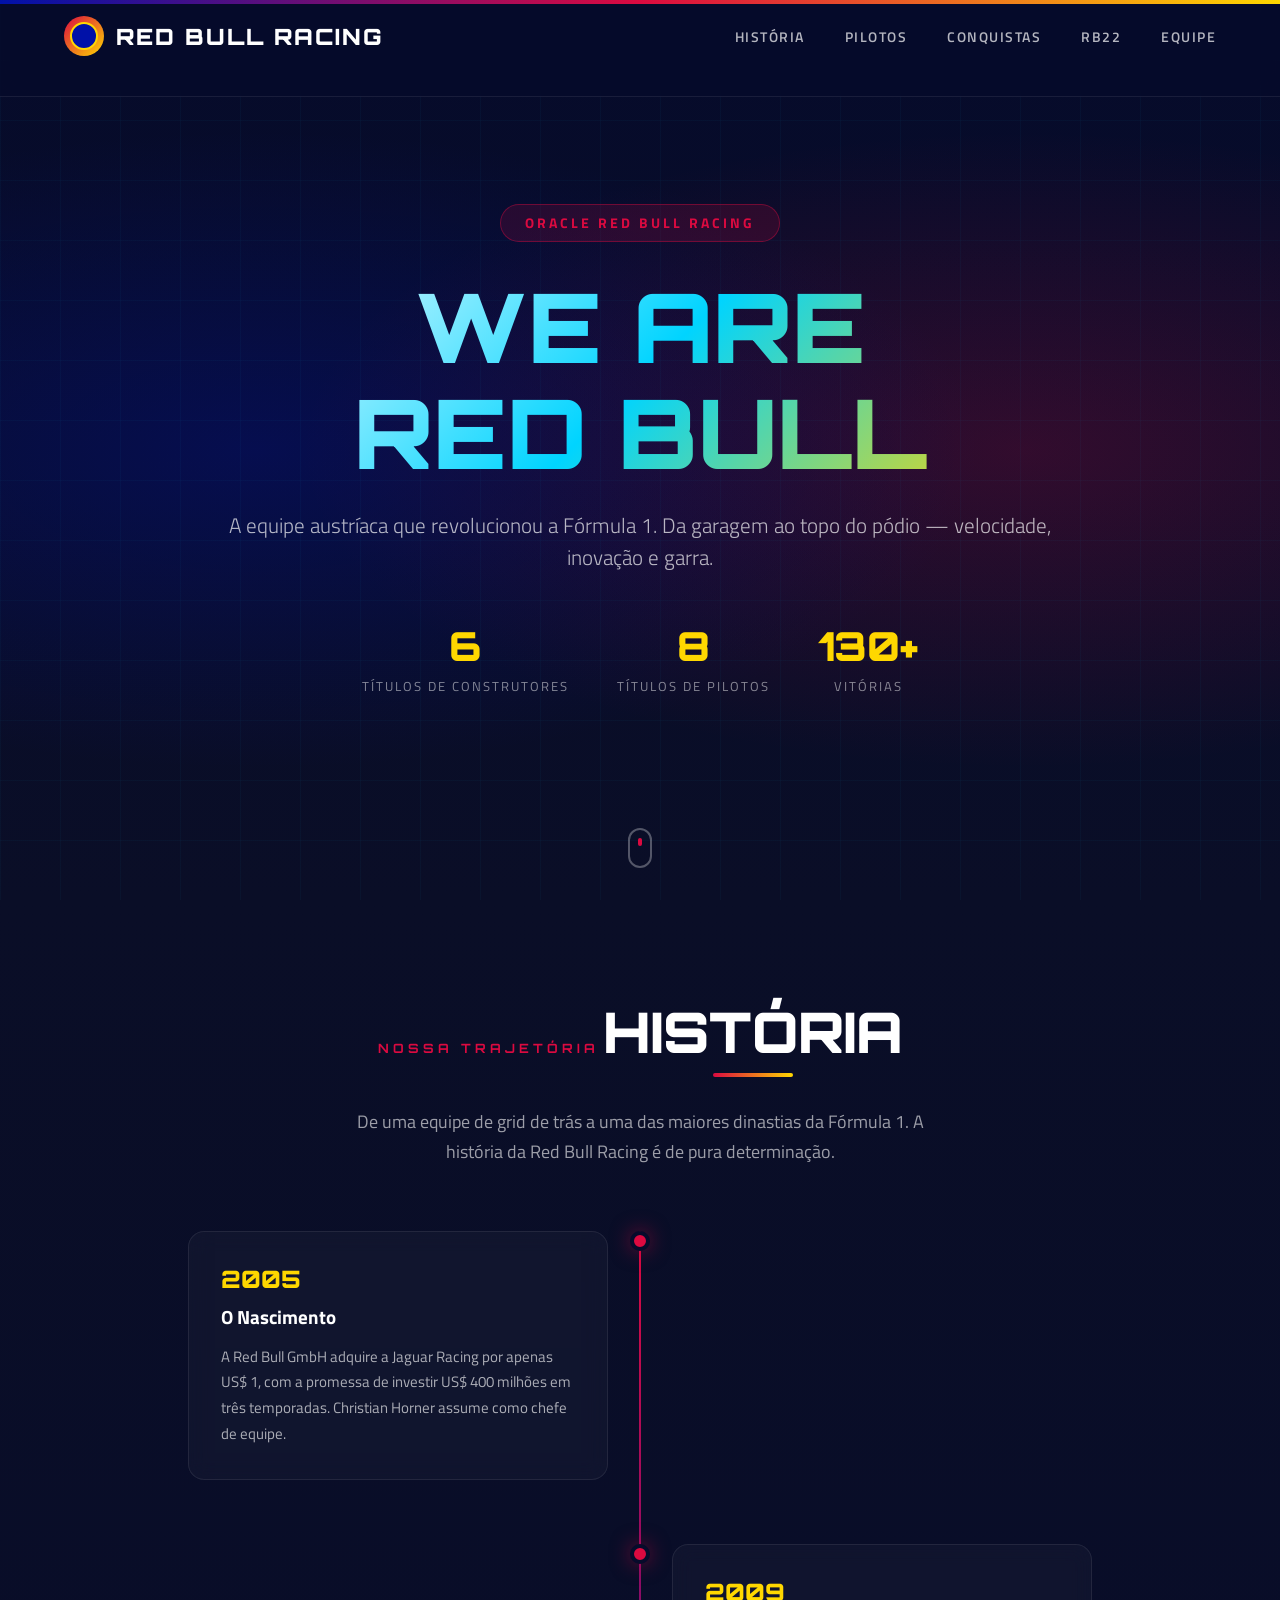
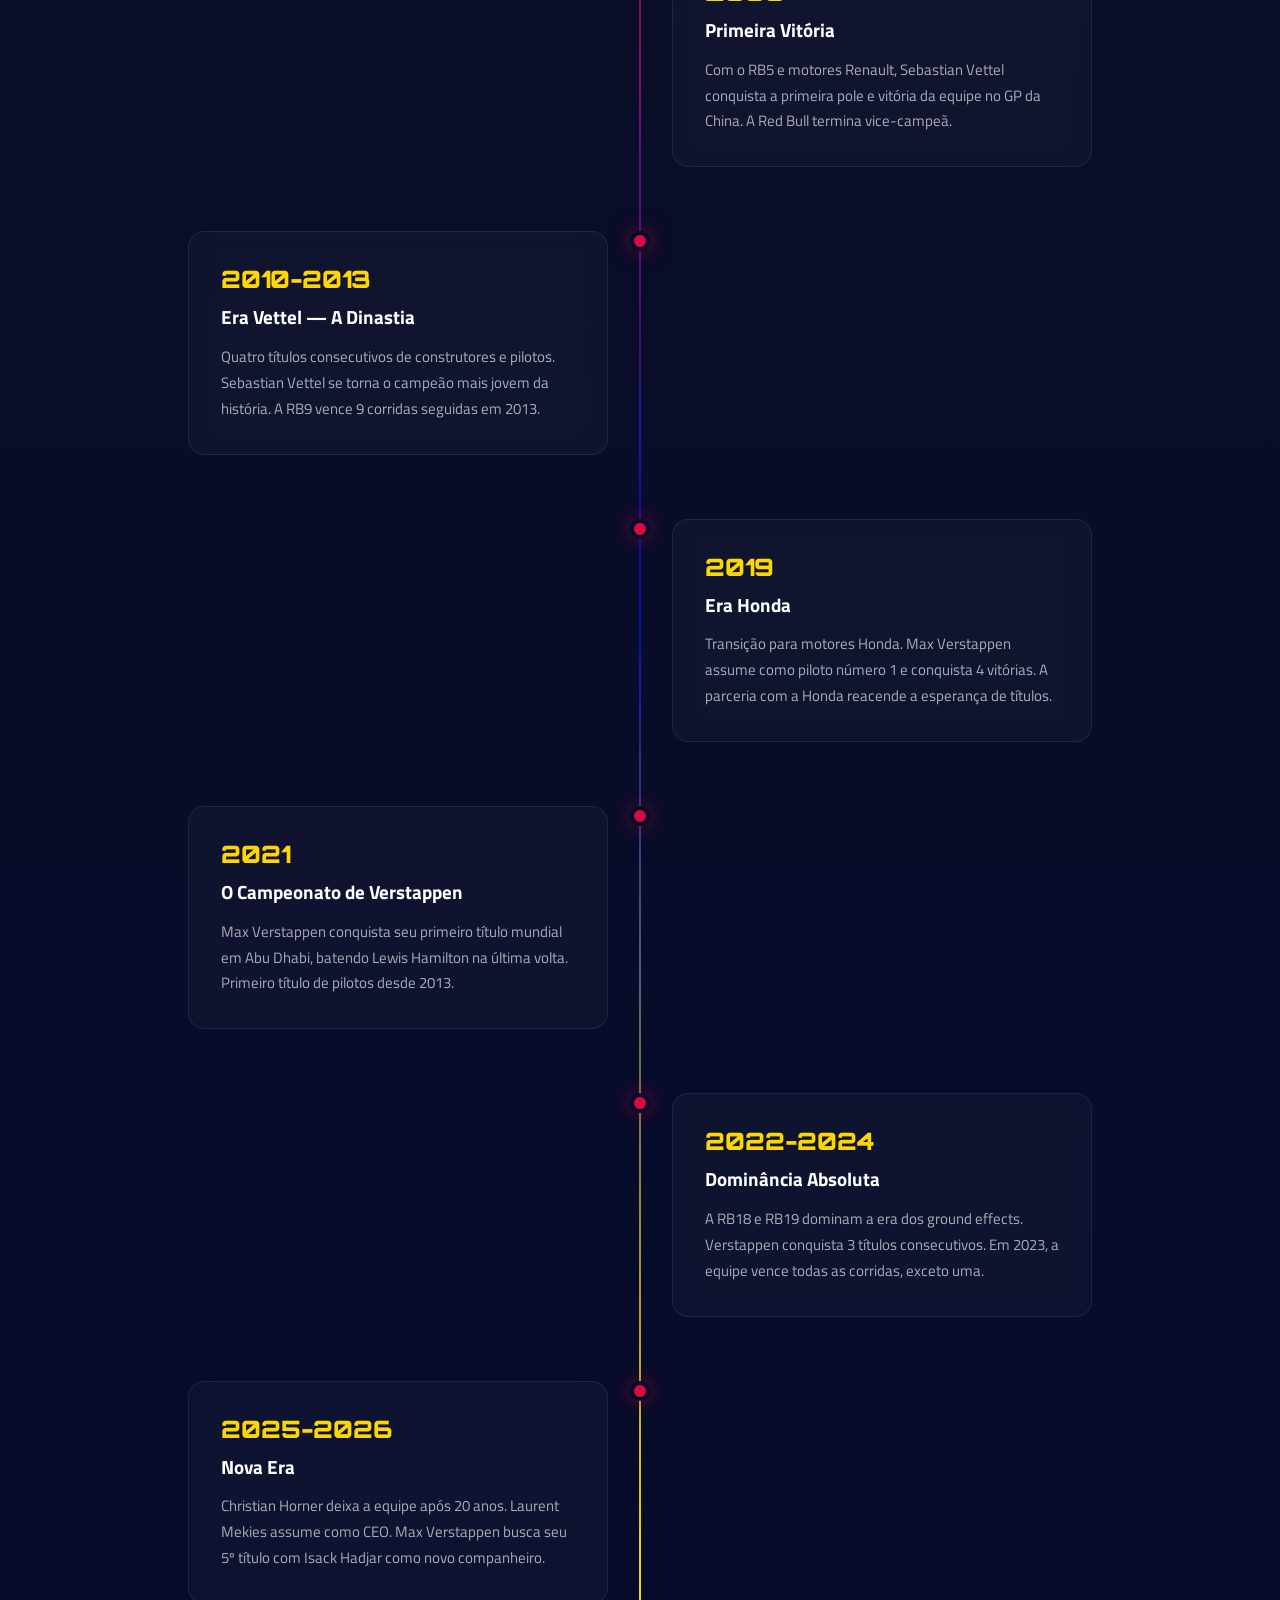
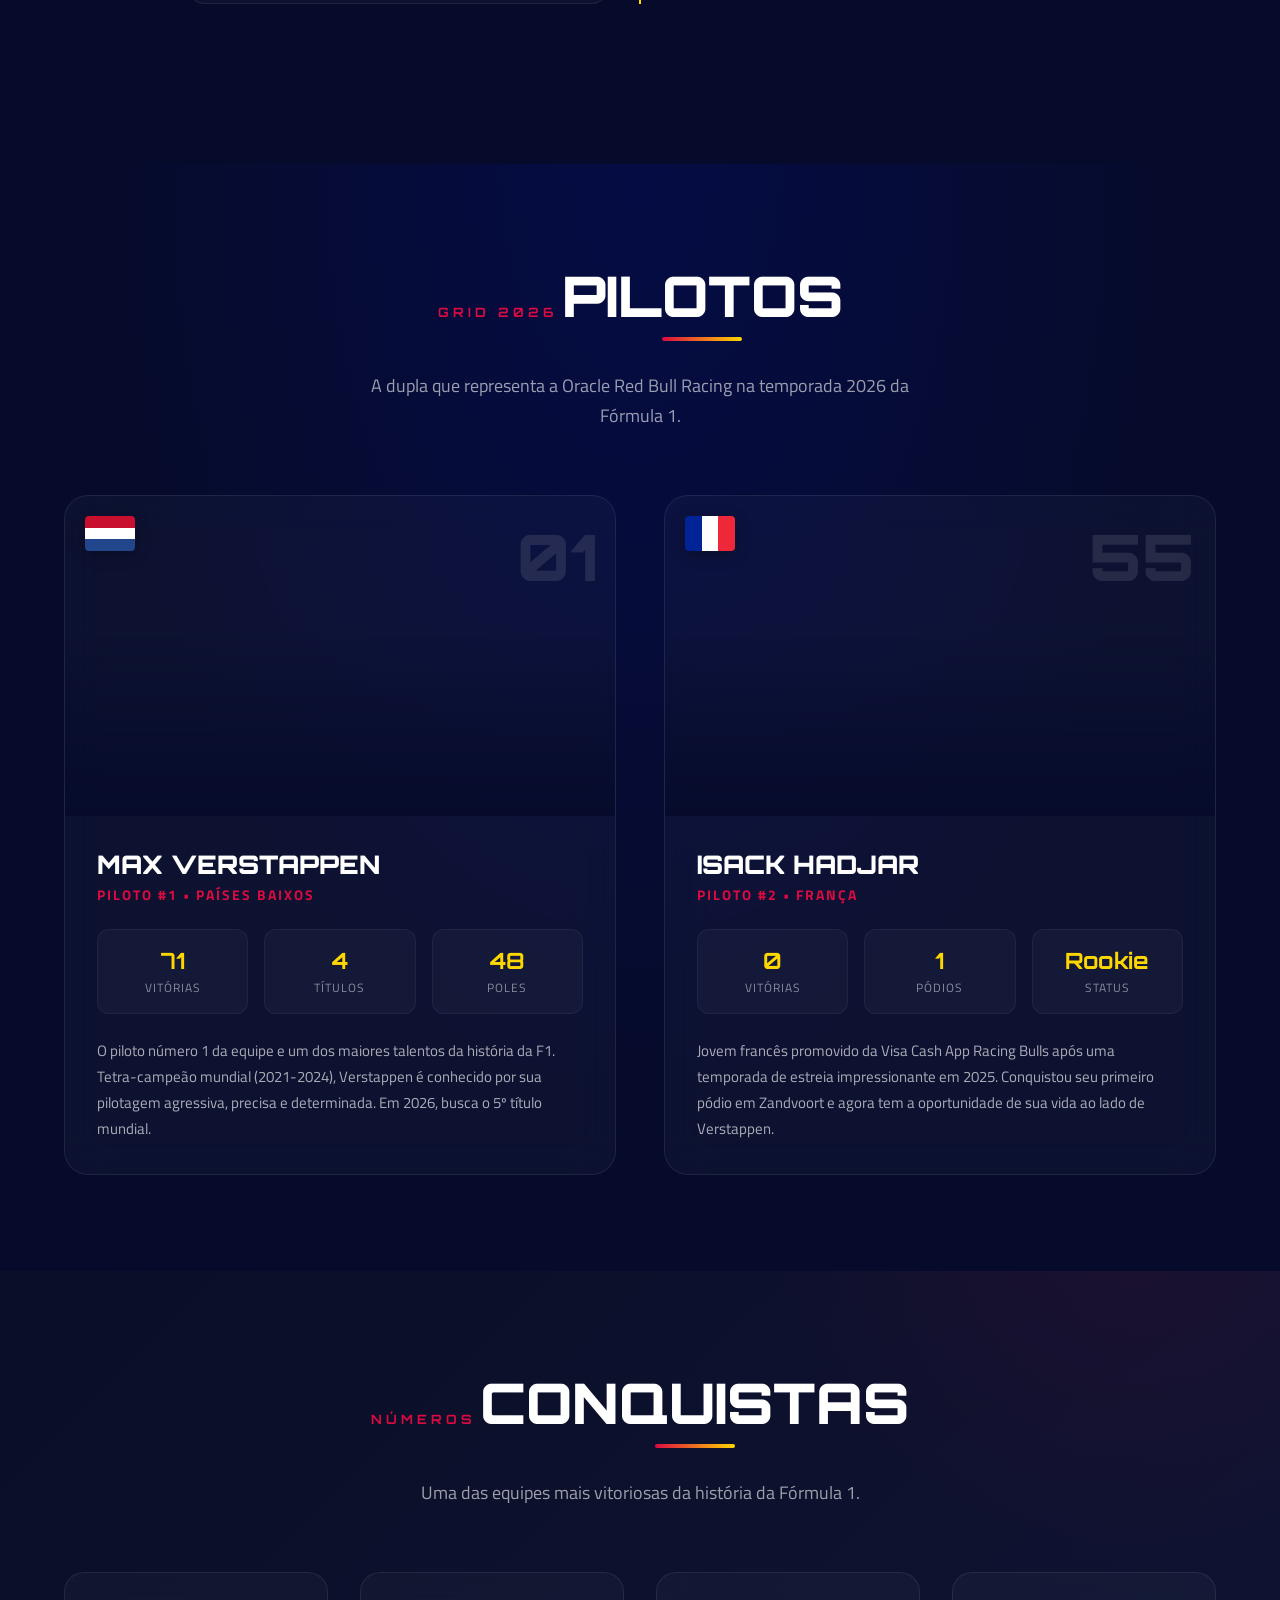
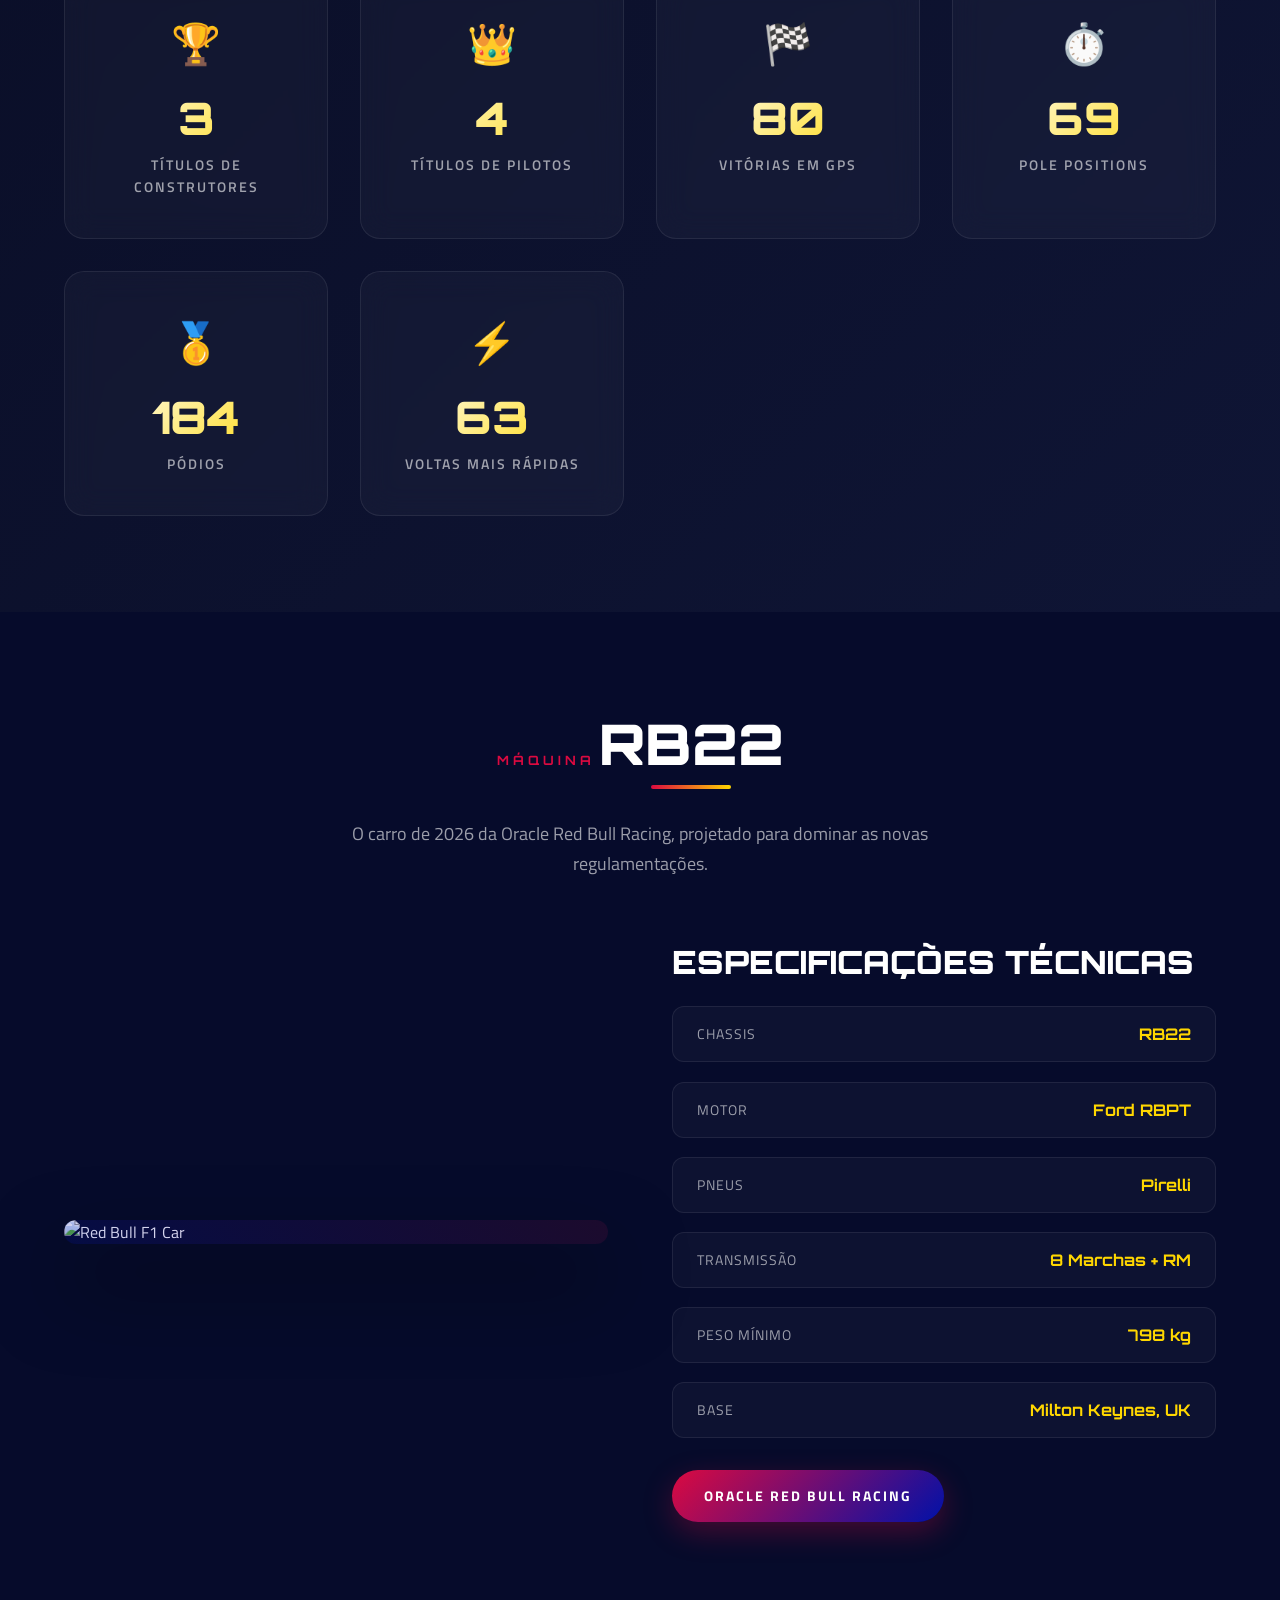
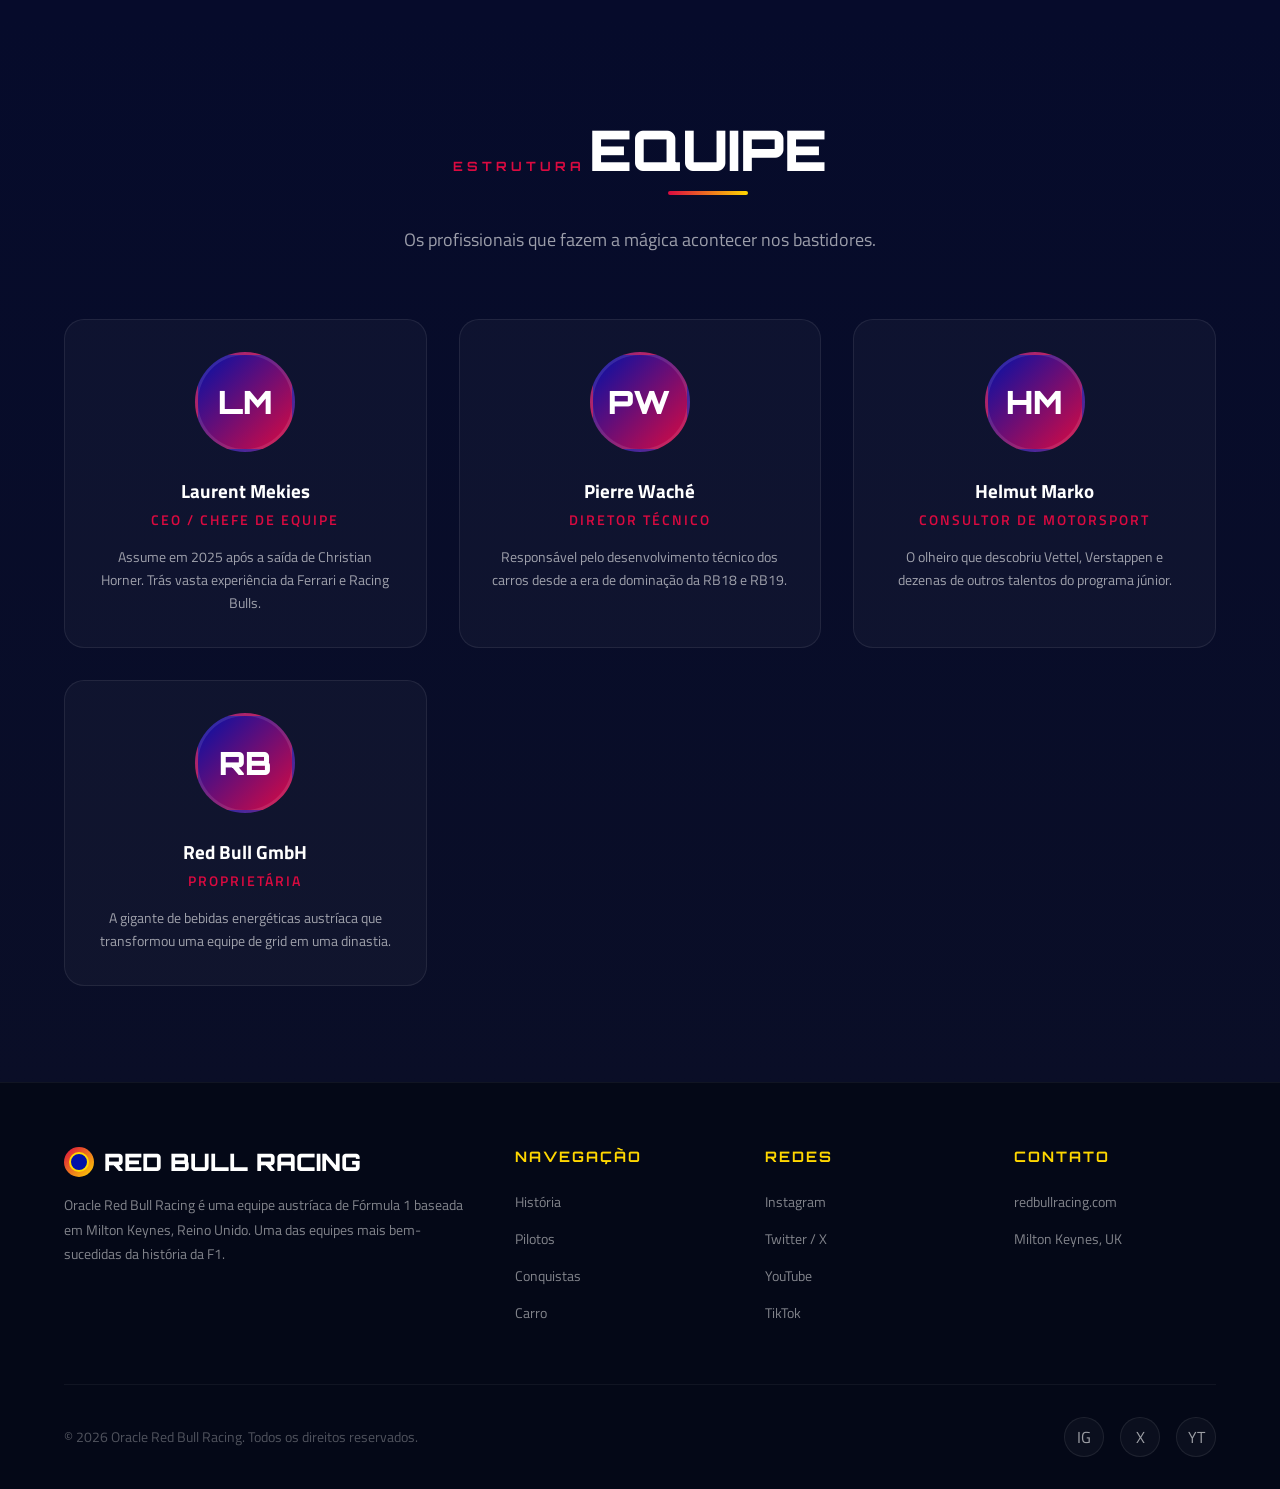
==== commit 810a6843: "pagina do ph" ====
--- a/redbull.html
+++ b/redbull.html
@@ -1069,6 +1069,7 @@
                 <li><a href="#equipe">Equipe</a></li>
             </ul>
         </div>
+        <br>
     </nav>
 
     <!-- Hero Section -->
